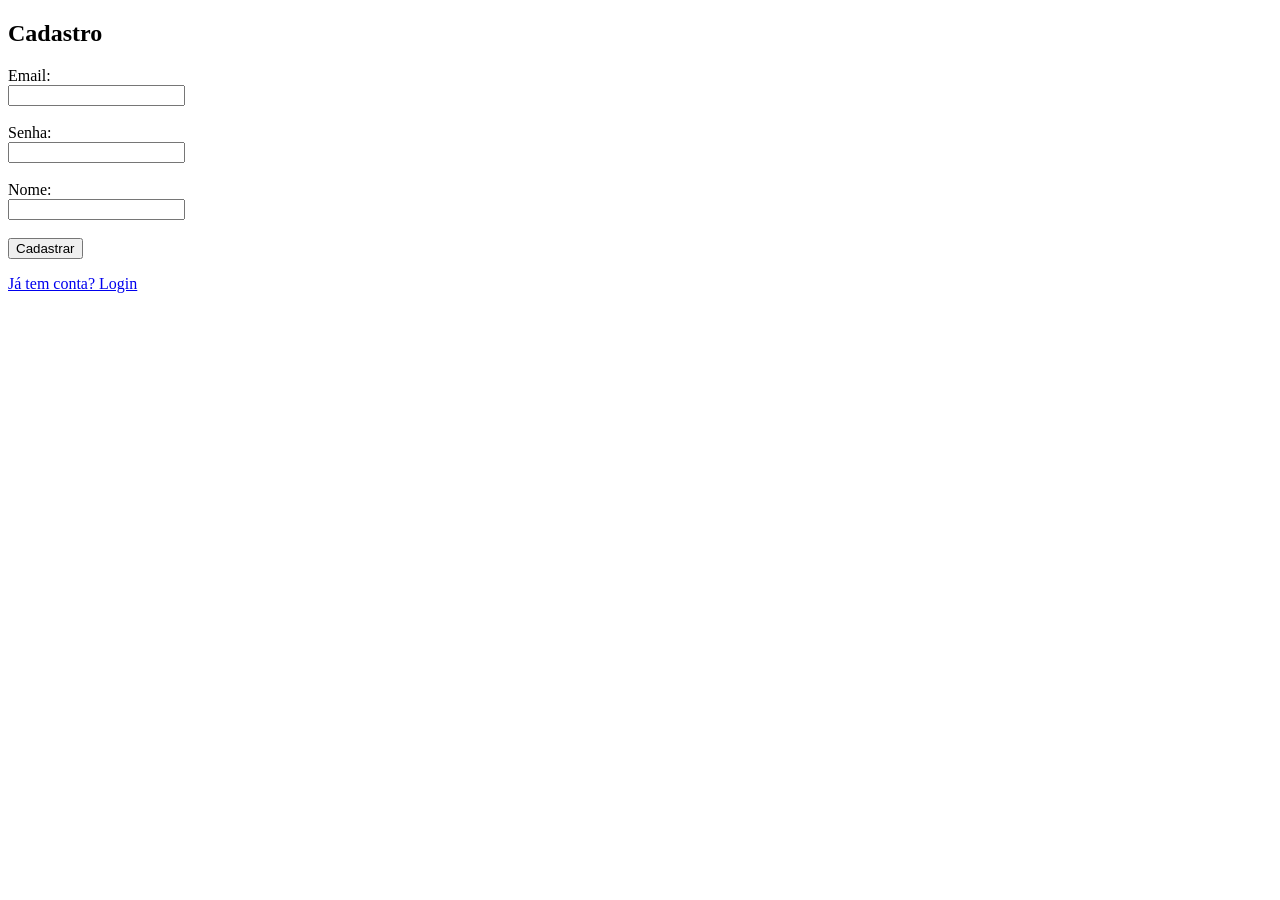
==== web/cadastro.html @ b86c2140 "first commit" ====
<!DOCTYPE html>
<html lang="pt-BR">

<head>
    <meta charset="UTF-8">
    <title>Cadastro - Banco S</title>
</head>

<body>

    <h2>Cadastro</h2>

    <label>Email:</label><br>
    <input type="email" id="email"><br><br>

    <label>Senha:</label><br>
    <input type="password" id="senha"><br><br>

    <label>Nome:</label><br>
    <input type="text" id="nome"><br><br>

    <button onclick="cadastrar()">Cadastrar</button>

    <p id="msg"></p>
    <p><a href="index.html">Já tem conta? Login</a></p>


</body>

</html>
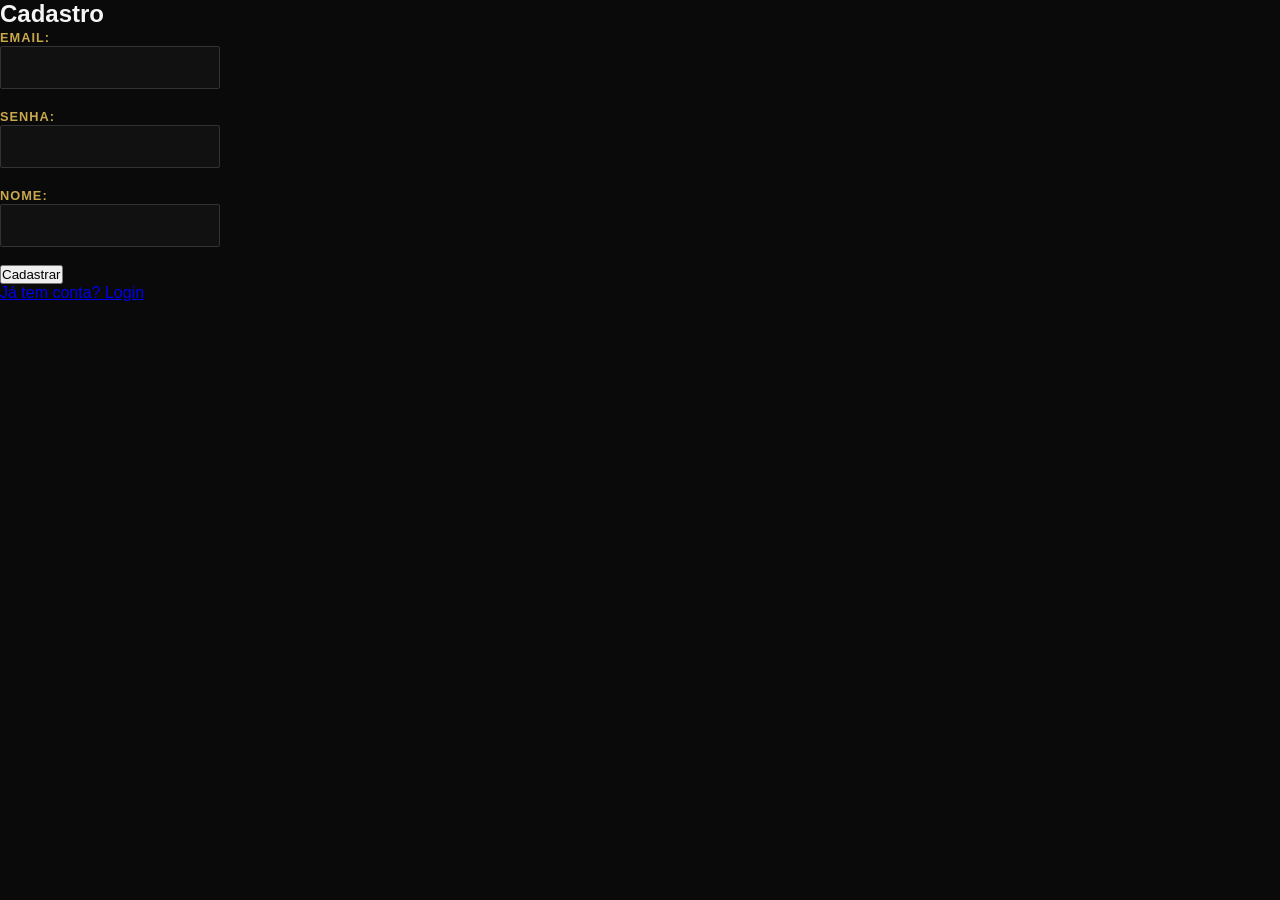
==== commit 03a3b9c4: "three commit" ====
--- a/web/cadastro.html
+++ b/web/cadastro.html
@@ -3,7 +3,8 @@
 
 <head>
     <meta charset="UTF-8">
-    <title>Cadastro - Banco S</title>
+    <title>Cadastro - Nexum Bank</title>
+    <link rel="stylesheet" href="cadastro.css">
 </head>
 
 <body>
--- a/web/cadastro.css
+++ b/web/cadastro.css
@@ -0,0 +1,178 @@
+:root {
+    --preto: #0a0a0a;
+    --dourado: #c9a84c;
+    --dourado-claro: #e8c97a;
+    --branco: #f5f5f5;
+    --cinza: #1a1a1a;
+    --cinza-texto: #aaaaaa;
+    --vermelho: #e05252;
+    --verde: #52c97a;
+}
+
+* {
+    margin: 0;
+    padding: 0;
+    box-sizing: border-box;
+}
+
+body {
+    background-color: var(--preto);
+    color: var(--branco);
+    font-family: 'Raleway', sans-serif;
+    font-weight: 300;
+    min-height: 100vh;
+}
+
+header {
+    padding: 24px 60px;
+    border-bottom: 1px solid #222;
+}
+
+.logo {
+    font-family: 'Playfair Display', serif;
+    font-size: 1.6rem;
+    font-weight: 700;
+    color: var(--branco);
+    text-decoration: none;
+}
+
+.logo span {
+    color: var(--dourado);
+}
+
+main {
+    display: flex;
+    justify-content: center;
+    align-items: center;
+    padding: 60px 20px;
+}
+
+.formulario-container {
+    background-color: var(--cinza);
+    border: 1px solid #2a2a2a;
+    border-radius: 4px;
+    padding: 48px 44px;
+    width: 100%;
+    max-width: 480px;
+    animation: aparecer 0.7s ease forwards;
+}
+
+.formulario-container h2 {
+    font-family: 'Playfair Display', serif;
+    font-size: 1.9rem;
+    margin-bottom: 8px;
+}
+
+.subtitulo {
+    color: var(--cinza-texto);
+    font-size: 0.9rem;
+    margin-bottom: 36px;
+}
+
+.campo {
+    display: flex;
+    flex-direction: column;
+    margin-bottom: 22px;
+}
+
+label {
+    font-size: 0.8rem;
+    font-weight: 600;
+    letter-spacing: 1px;
+    text-transform: uppercase;
+    color: var(--dourado);
+    margin-bottom: 8px;
+}
+
+input {
+    background-color: #111;
+    border: 1px solid #333;
+    border-radius: 2px;
+    color: var(--branco);
+    font-family: 'Raleway', sans-serif;
+    font-size: 0.95rem;
+    font-weight: 300;
+    padding: 12px 14px;
+    outline: none;
+    transition: border-color 0.3s;
+}
+
+input::placeholder {
+    color: #444;
+}
+
+input:focus {
+    border-color: var(--dourado);
+}
+
+input.invalido {
+    border-color: var(--vermelho);
+}
+
+.erro {
+    font-size: 0.78rem;
+    color: var(--vermelho);
+    margin-top: 6px;
+    min-height: 16px;
+}
+
+.btn-enviar {
+    width: 100%;
+    padding: 14px;
+    margin-top: 10px;
+    background-color: var(--dourado);
+    color: var(--preto);
+    border: none;
+    border-radius: 2px;
+    font-family: 'Raleway', sans-serif;
+    font-weight: 600;
+    font-size: 0.95rem;
+    letter-spacing: 1px;
+    cursor: pointer;
+    transition: background-color 0.3s, transform 0.2s;
+}
+
+.btn-enviar:hover {
+    background-color: var(--dourado-claro);
+    transform: translateY(-2px);
+}
+
+.sucesso {
+    display: none;
+    margin-top: 20px;
+    padding: 14px;
+    background-color: rgba(82, 201, 122, 0.1);
+    border: 1px solid var(--verde);
+    border-radius: 2px;
+    color: var(--verde);
+    font-size: 0.9rem;
+    text-align: center;
+}
+
+.link-voltar {
+    text-align: center;
+    margin-top: 24px;
+    font-size: 0.85rem;
+    color: var(--cinza-texto);
+}
+
+.link-voltar a {
+    color: var(--dourado);
+    text-decoration: none;
+}
+
+.link-voltar a:hover {
+    text-decoration: underline;
+}
+
+@keyframes aparecer {
+    from {
+        opacity: 0;
+        transform: translateY(20px);
+    }
+
+    to {
+        opacity: 1;
+        transform: translateY(0);
+    }
+}
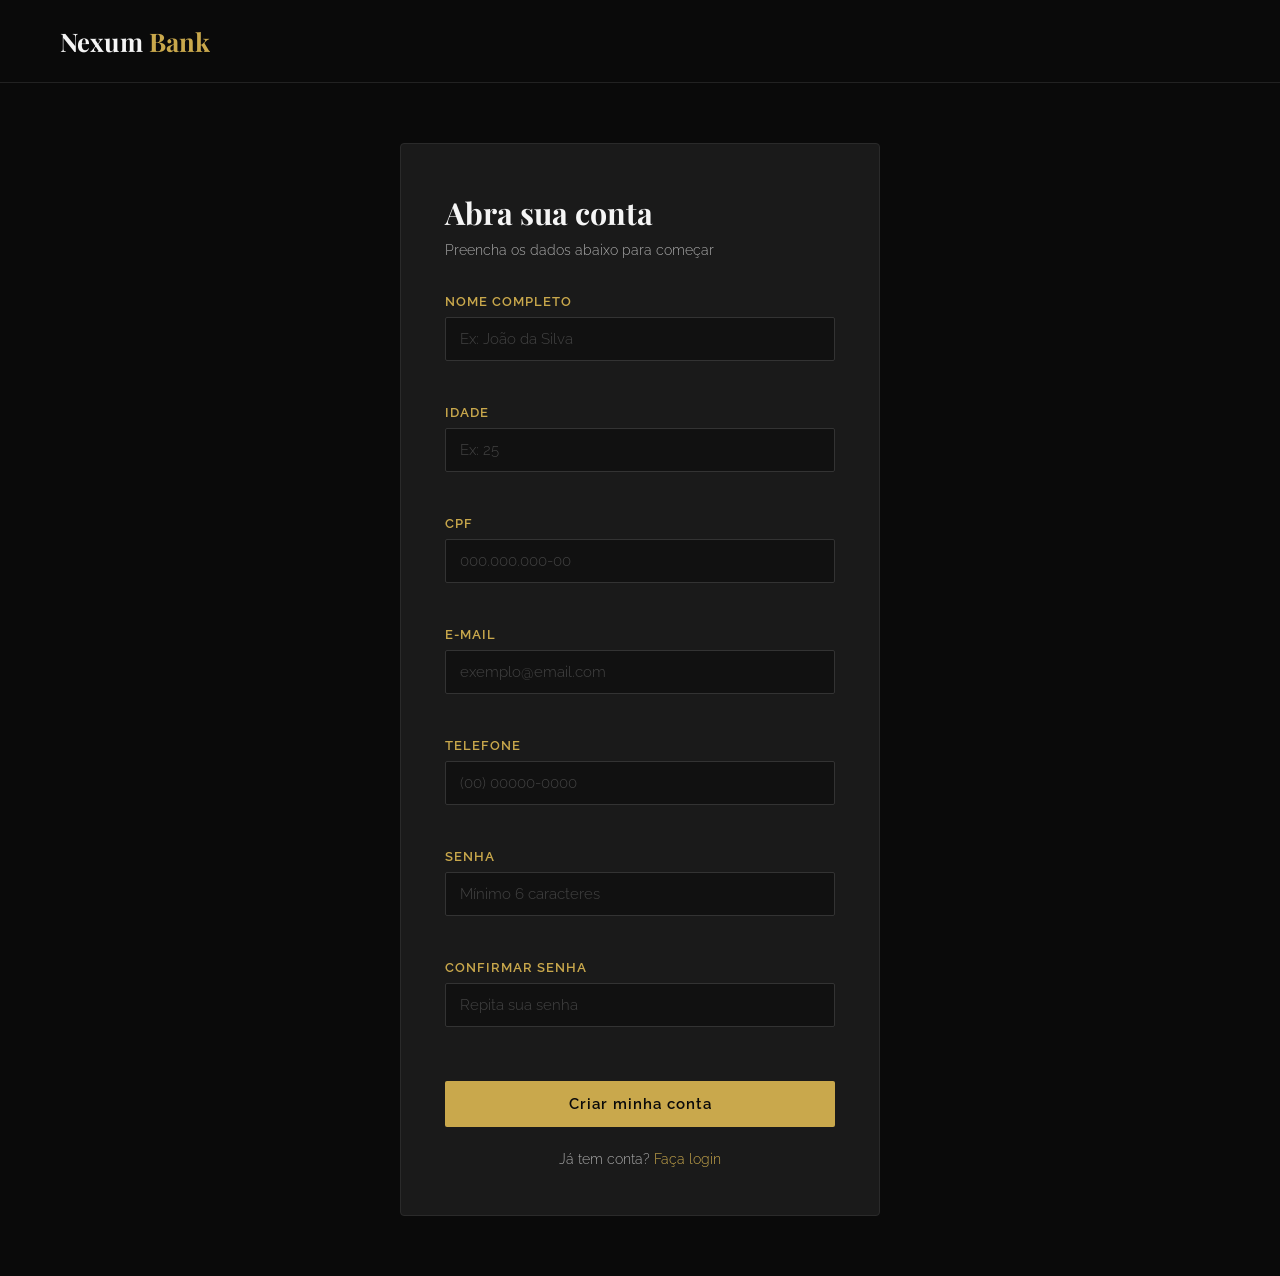
==== commit 1c25588f: "four commit" ====
--- a/web/cadastro.html
+++ b/web/cadastro.html
@@ -2,30 +2,73 @@
 <html lang="pt-BR">
 
 <head>
-    <meta charset="UTF-8">
-    <title>Cadastro - Nexum Bank</title>
-    <link rel="stylesheet" href="cadastro.css">
+    <meta charset="UTF-8" />
+    <meta name="viewport" content="width=device-width, initial-scale=1.0" />
+    <title>Nexum Bank — Cadastro</title>
+    <link rel="stylesheet" href="cadastro.css" />
+    <link
+        href="https://fonts.googleapis.com/css2?family=Playfair+Display:wght@400;700&family=Raleway:wght@300;400;600&display=swap"
+        rel="stylesheet" />
 </head>
 
 <body>
+    <header>
+        <a href="index.html" class="logo">Nexum<span> Bank</span></a>
+    </header>
+    <main>
+        <div class="formulario-container">
+            <h2>Abra sua conta</h2>
+            <p class="subtitulo">Preencha os dados abaixo para começar</p>
 
-    <h2>Cadastro</h2>
+            <form id="formCadastro">
+                <div class="campo">
+                    <label for="nome">Nome completo</label>
+                    <input type="text" id="nome" placeholder="Ex: João da Silva" />
+                    <span class="erro" id="erro-nome"></span>
+                </div>
+                <div class="campo">
+                    <label for="idade">Idade</label>
+                    <input type="number" id="idade" placeholder="Ex: 25" min="0" max="120" />
+                    <span class="erro" id="erro-idade"></span>
+                </div>
+                <div class="campo">
+                    <label for="cpf">CPF</label>
+                    <input type="text" id="cpf" placeholder="000.000.000-00" maxlength="14" />
+                    <span class="erro" id="erro-cpf"></span>
+                </div>
+                <div class="campo">
+                    <label for="email">E-mail</label>
+                    <input type="email" id="email" placeholder="exemplo@email.com" />
+                    <span class="erro" id="erro-email"></span>
+                </div>
+                <div class="campo">
+                    <label for="telefone">Telefone</label>
+                    <input type="text" id="telefone" placeholder="(00) 00000-0000" maxlength="15" />
+                    <span class="erro" id="erro-telefone"></span>
+                </div>
+                <div class="campo">
+                    <label for="senha">Senha</label>
+                    <input type="password" id="senha" placeholder="Mínimo 6 caracteres" />
+                    <span class="erro" id="erro-senha"></span>
+                </div>
+                <div class="campo">
+                    <label for="confirmarSenha">Confirmar senha</label>
+                    <input type="password" id="confirmarSenha" placeholder="Repita sua senha" />
+                    <span class="erro" id="erro-confirmarSenha"></span>
+                </div>
 
-    <label>Email:</label><br>
-    <input type="email" id="email"><br><br>
+                <button type="submit" class="btn-enviar">Criar minha conta</button>
+            </form>
 
-    <label>Senha:</label><br>
-    <input type="password" id="senha"><br><br>
+            <div class="sucesso" id="mensagem-sucesso">
+                ✓ Cadastro realizado com sucesso! Bem-vindo ao Nexum Bank.
+            </div>
 
-    <label>Nome:</label><br>
-    <input type="text" id="nome"><br><br>
+            <p class="link-voltar">Já tem conta? <a href="#">Faça login</a></p>
+        </div>
+    </main>
 
-    <button onclick="cadastrar()">Cadastrar</button>
-
-    <p id="msg"></p>
-    <p><a href="index.html">Já tem conta? Login</a></p>
-
-
+    <script src="../js/cadastro.js"></script>
 </body>
 
 </html>
